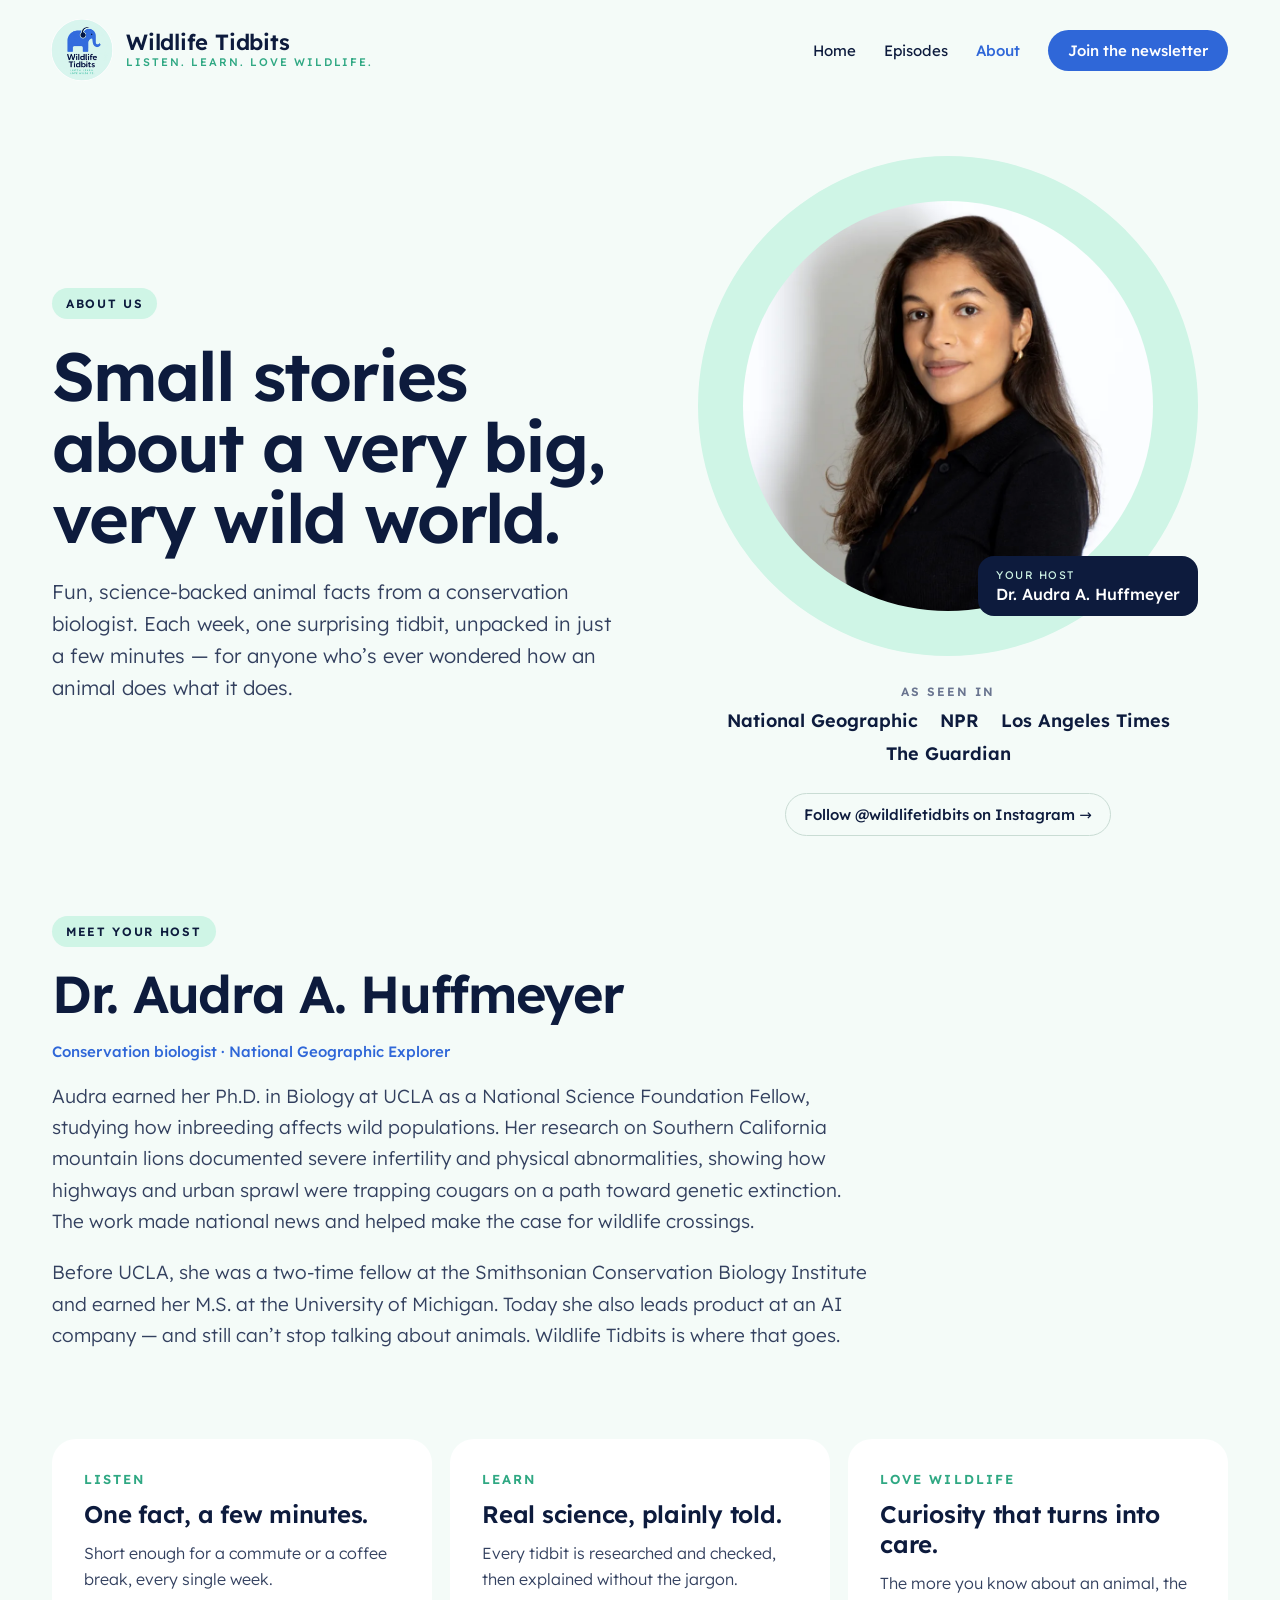
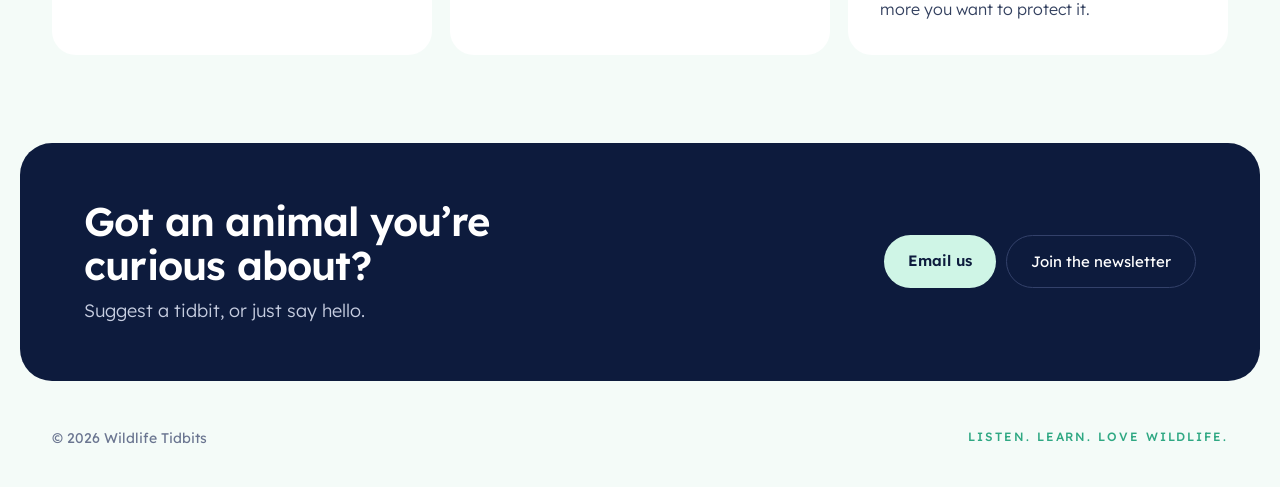
==== about.html @ f5b4693e "Wildlife Tidbits site from Claude Design handoff, podcast placeholders Co-Authored-By: Claude Opus 5" ====
<!DOCTYPE html>
<html lang="en">
<head>
  <meta charset="utf-8">
  <meta name="viewport" content="width=device-width, initial-scale=1">
  <title>About — Wildlife Tidbits</title>
  <meta name="description" content="Meet Dr. Audra A. Huffmeyer, conservation biologist and host of Wildlife Tidbits.">
  <meta property="og:title" content="About Wildlife Tidbits">
  <meta property="og:image" content="/assets/logo.png">
  <link rel="icon" type="image/png" href="/assets/favicon.png">
  <link rel="apple-touch-icon" href="/assets/apple-touch-icon.png">
  <link rel="preconnect" href="https://fonts.googleapis.com">
  <link rel="preconnect" href="https://fonts.gstatic.com" crossorigin>
  <link href="https://fonts.googleapis.com/css2?family=Lexend:wght@300;400;500;600&display=swap" rel="stylesheet">
  <link rel="stylesheet" href="/styles.css">
</head>
<body>
  <header class="container site-header">
    <a class="brand" href="/">
      <img src="/assets/logo.png" alt="Wildlife Tidbits logo" width="60" height="60">
      <span class="brand-text">
        <span class="brand-name">Wildlife Tidbits</span>
        <span class="brand-tag">Listen. Learn. Love wildlife.</span>
      </span>
    </a>
    <nav class="nav" aria-label="Main">
      <a href="/">Home</a>
      <a href="/#library">Episodes</a>
      <a href="/about" aria-current="page">About</a>
      <a class="nav-cta" href="/#listen">Join the newsletter</a>
    </nav>
  </header>

  <main>
    <section class="container hero hero--about">
      <div class="hero-copy">
        <span class="pill">About us</span>
        <h1>Small stories about a very big, very wild world.</h1>
        <p class="lede">Fun, science-backed animal facts from a conservation biologist. Each week, one surprising tidbit, unpacked in just a few minutes — for anyone who’s ever wondered how an animal does what it does.</p>
      </div>
      <div class="host-col">
        <div class="disc disc--host">
          <img src="/assets/audra-headshot.webp" alt="Dr. Audra A. Huffmeyer" width="880" height="1100">
          <div class="badge">
            <span class="badge-k">Your host</span>
            <span class="badge-v">Dr. Audra A. Huffmeyer</span>
          </div>
        </div>
        <div class="press">
          <span class="eyebrow">As seen in</span>
          <div class="press-list">
            <span>National Geographic</span><span>NPR</span><span>Los Angeles Times</span><span>The Guardian</span>
          </div>
        </div>
        <a class="outline-btn" href="https://www.instagram.com/wildlifetidbits/" target="_blank" rel="noopener">Follow @wildlifetidbits on Instagram →</a>
      </div>
    </section>

    <section class="container section">
      <div class="bio">
        <span class="pill">Meet your host</span>
        <h2>Dr. Audra A. Huffmeyer</h2>
        <span class="bio-role">Conservation biologist · National Geographic Explorer</span>
        <p>Audra earned her Ph.D. in Biology at UCLA as a National Science Foundation Fellow, studying how inbreeding affects wild populations. Her research on Southern California mountain lions documented severe infertility and physical abnormalities, showing how highways and urban sprawl were trapping cougars on a path toward genetic extinction. The work made national news and helped make the case for wildlife crossings.</p>
        <p>Before UCLA, she was a two-time fellow at the Smithsonian Conservation Biology Institute and earned her M.S. at the University of Michigan. Today she also leads product at an AI company — and still can’t stop talking about animals. Wildlife Tidbits is where that goes.</p>
      </div>
    </section>

    <section class="container section">
      <div class="values">
        <div class="value">
          <span class="eyebrow">Listen</span>
          <h3>One fact, a few minutes.</h3>
          <p>Short enough for a commute or a coffee break, every single week.</p>
        </div>
        <div class="value">
          <span class="eyebrow">Learn</span>
          <h3>Real science, plainly told.</h3>
          <p>Every tidbit is researched and checked, then explained without the jargon.</p>
        </div>
        <div class="value">
          <span class="eyebrow">Love wildlife</span>
          <h3>Curiosity that turns into care.</h3>
          <p>The more you know about an animal, the more you want to protect it.</p>
        </div>
      </div>
    </section>

    <section class="band-wrap">
      <div class="band band--split">
        <div class="band-copy">
          <h2>Got an animal you’re curious about?</h2>
          <p>Suggest a tidbit, or just say hello.</p>
        </div>
        <div class="btn-row">
          <a class="btn-mint" href="mailto:hello@wildlifetidbits.com">Email us</a>
          <a class="btn-ghost" href="/#listen">Join the newsletter</a>
        </div>
      </div>
    </section>
  </main>

  <footer class="container site-footer">
    <span>© 2026 Wildlife Tidbits</span>
    <span class="brand-tag">Listen. Learn. Love wildlife.</span>
  </footer>
</body>
</html>
---- styles.css ----
:root {
  --ink: #0d1b3d;
  --blue: #2f67d8;
  --mint: #cff5e6;
  --teal: #2fa883;
  --teal-on-navy: #7fe0bd;
  --bg: #f4fbf8;
  --row: #eaf6f1;
  --track: #e3f2ec;
  --card: #ffffff;
  --body: #33405f;
  --muted: #6a7590;
  --muted-on-navy: #c6cde0;
  --border: #c9dcd4;
  --border-on-navy: #33416a;
}

* { box-sizing: border-box; }
html { scroll-behavior: smooth; }
body {
  margin: 0;
  background: var(--bg);
  color: var(--ink);
  font-family: 'Lexend', system-ui, sans-serif;
  -webkit-font-smoothing: antialiased;
}
a { color: var(--blue); transition: color .2s, background .2s, border-color .2s; }
a:hover { color: var(--ink); }
button, input { font-family: inherit; }
:focus-visible { outline: 2px solid var(--blue); outline-offset: 3px; }
img { display: block; }

.container { max-width: 1240px; margin: 0 auto; padding-left: 32px; padding-right: 32px; }

/* ── Pills & eyebrows ─────────────────────────── */
.pill {
  align-self: flex-start;
  font-size: 12px; font-weight: 600; letter-spacing: .14em; text-transform: uppercase;
  color: var(--ink); background: var(--mint); padding: 8px 14px; border-radius: 999px;
}
.eyebrow { font-size: 12px; font-weight: 600; letter-spacing: .16em; text-transform: uppercase; color: var(--teal); }

/* ── Header ───────────────────────────────────── */
.site-header {
  padding-top: 20px; padding-bottom: 20px;
  display: flex; justify-content: space-between; align-items: center; gap: 16px; flex-wrap: wrap;
}
.brand { display: flex; align-items: center; gap: 14px; text-decoration: none; color: var(--ink); }
.brand:hover { color: var(--ink); }
.brand img { width: 60px; height: 60px; border-radius: 50%; object-fit: cover; transform: scale(1.04); }
.brand-text { display: flex; flex-direction: column; gap: 2px; }
.brand-name { font-size: 22px; font-weight: 600; letter-spacing: -.01em; line-height: 1; }
.brand-tag { font-size: 11px; font-weight: 500; letter-spacing: .18em; text-transform: uppercase; color: var(--teal); }
.nav { display: flex; gap: 28px; align-items: center; flex-wrap: wrap; font-size: 15px; }
.nav a { color: var(--ink); text-decoration: none; }
.nav a:hover { color: var(--blue); }
.nav a[aria-current="page"] { color: var(--blue); font-weight: 500; }
.nav .nav-cta { background: var(--blue); color: #fff; padding: 11px 20px; border-radius: 999px; font-weight: 500; }
.nav .nav-cta:hover { background: var(--ink); color: #fff; }

/* ── Hero ─────────────────────────────────────── */
.hero {
  display: grid; grid-template-columns: repeat(auto-fit, minmax(min(100%, 440px), 1fr));
  gap: 56px; align-items: center; padding-top: 40px; padding-bottom: 72px;
}
.hero--about { padding-top: 56px; padding-bottom: 80px; }
.hero-copy { display: flex; flex-direction: column; gap: 22px; }
.hero h1 {
  margin: 0; font-size: clamp(40px, 5.6vw, 68px); line-height: 1.04; font-weight: 600;
  letter-spacing: -.03em; text-wrap: balance;
}
.lede { margin: 0; font-size: 20px; line-height: 1.6; font-weight: 300; color: var(--body); max-width: 50ch; text-wrap: pretty; }

/* Player card */
.player {
  display: flex; align-items: center; gap: 16px; padding: 14px 22px 14px 14px;
  background: var(--card); border-radius: 28px; max-width: 540px;
  box-shadow: 0 1px 0 rgba(13,27,61,.06), 0 8px 24px rgba(13,27,61,.06);
}
.play-btn {
  flex: none; width: 56px; height: 56px; border-radius: 50%; border: none;
  background: var(--blue); color: #fff; font-size: 18px; cursor: pointer;
  display: flex; align-items: center; justify-content: center; transition: background .2s;
}
.play-btn:hover:not(:disabled) { background: var(--ink); }
.play-btn:disabled { background: var(--track); color: var(--muted); cursor: not-allowed; }
.player-body { flex: 1; min-width: 0; display: flex; flex-direction: column; gap: 6px; }
.player-label { font-size: 11px; font-weight: 600; letter-spacing: .14em; text-transform: uppercase; color: var(--teal); }
.player-row { display: flex; justify-content: space-between; gap: 12px; font-size: 14px; }
.player-title { font-weight: 500; white-space: nowrap; overflow: hidden; text-overflow: ellipsis; }
.player-time { color: var(--muted); flex: none; }
.progress { height: 6px; background: var(--track); border-radius: 999px; overflow: hidden; }
.progress-fill { height: 100%; width: 0; background: var(--teal); border-radius: 999px; transition: width .2s linear; }

/* Listen-on pills */
.listen-row { display: flex; gap: 10px; flex-wrap: wrap; align-items: center; }
.listen-label { font-size: 14px; color: var(--muted); }
.platform {
  font-size: 14px; font-weight: 500; color: var(--ink); text-decoration: none;
  border: 1.5px solid var(--border); padding: 9px 16px; border-radius: 999px;
}
.platform:hover { border-color: var(--blue); color: var(--blue); }
.platform.is-soon { color: var(--muted); border-style: dashed; cursor: default; }
.platform.is-soon:hover { border-color: var(--border); color: var(--muted); }
.platform .soon-tag { font-size: 11px; font-weight: 600; letter-spacing: .08em; text-transform: uppercase; color: var(--teal); margin-left: 6px; }

.text-link { align-self: flex-start; font-size: 15px; font-weight: 500; color: var(--blue); text-decoration: none; padding: 6px 0; }

/* Hero visual */
.disc { position: relative; aspect-ratio: 1 / 1; max-width: 540px; width: 100%; justify-self: center; }
.disc::before { content: ""; position: absolute; inset: 0; border-radius: 50%; background: var(--mint); }
.disc-inner {
  position: absolute; inset: 9%; border-radius: 50%; overflow: hidden;
  background: repeating-linear-gradient(135deg, #bfe9d9 0 10px, var(--mint) 10px 20px);
  display: flex; align-items: center; justify-content: center;
}
.disc-inner img { width: 100%; height: 100%; object-fit: cover; }
.disc-placeholder { font-size: 13px; font-weight: 500; color: var(--body); background: var(--bg); padding: 8px 14px; border-radius: 999px; }
.badge {
  position: absolute; right: 2%; bottom: 8%; background: var(--ink); color: #fff;
  padding: 12px 16px; border-radius: 16px; display: flex; flex-direction: column; gap: 2px;
}
.badge-k { font-size: 11px; letter-spacing: .14em; text-transform: uppercase; color: var(--mint); }
.badge-v { font-size: 15px; font-weight: 500; }

/* ── Library ──────────────────────────────────── */
.library { padding-bottom: 96px; scroll-margin-top: 20px; }
.library-head { display: flex; justify-content: space-between; align-items: flex-end; gap: 20px; flex-wrap: wrap; margin-bottom: 24px; }
.library-head h2 { margin: 0; font-size: 36px; font-weight: 600; letter-spacing: -.02em; }
.library-count { font-size: 16px; font-weight: 300; color: var(--muted); margin-top: 6px; display: block; }
.filters { display: flex; gap: 8px; flex-wrap: wrap; }
.filter {
  font-size: 14px; font-weight: 500; padding: 9px 16px; border-radius: 999px;
  border: 1.5px solid var(--border); background: transparent; color: var(--ink); cursor: pointer;
}
.filter:hover { border-color: var(--ink); }
.filter[aria-pressed="true"] { background: var(--ink); border-color: var(--ink); color: #fff; }
.episodes { display: flex; flex-direction: column; gap: 10px; }
.ep {
  display: flex; align-items: center; gap: 20px; flex-wrap: wrap;
  padding: 18px 24px 18px 18px; border-radius: 24px; background: var(--row); transition: background .2s;
}
.ep:hover, .ep.is-current { background: #fff; }
.ep-play {
  flex: none; width: 48px; height: 48px; border-radius: 50%; border: 1.5px solid var(--blue);
  background: transparent; color: var(--blue); font-size: 15px; cursor: pointer;
  display: flex; align-items: center; justify-content: center;
}
.ep.is-current .ep-play { background: var(--blue); color: #fff; }
.ep-main { flex: 1 1 320px; min-width: 0; display: flex; flex-direction: column; gap: 5px; }
.ep-meta { font-size: 12px; font-weight: 600; letter-spacing: .12em; text-transform: uppercase; color: var(--teal); }
.ep-title { font-size: 20px; font-weight: 600; letter-spacing: -.01em; line-height: 1.25; text-wrap: balance; }
.ep-tidbit { font-size: 15px; font-weight: 300; color: var(--body); line-height: 1.5; text-wrap: pretty; }
.ep-side { flex: none; display: flex; align-items: center; gap: 14px; }
.chip { font-size: 13px; font-weight: 500; background: var(--mint); color: var(--ink); padding: 6px 12px; border-radius: 999px; }
.ep-dur { font-size: 14px; color: var(--muted); min-width: 44px; text-align: right; }

/* Placeholder rows */
.ep--placeholder { background: transparent; border: 1.5px dashed var(--border); }
.ep--placeholder:hover { background: transparent; }
.ep--placeholder .ep-play { border-color: var(--border); color: var(--border); cursor: default; }
.ep--placeholder .ep-title { color: var(--muted); }
.skeleton { display: block; height: 10px; border-radius: 999px; background: var(--track); }

/* ── Navy bands ───────────────────────────────── */
.band-wrap { padding: 0 20px 20px; scroll-margin-top: 20px; }
.band {
  max-width: 1240px; margin: 0 auto; background: var(--ink); color: #fff; border-radius: 32px;
  padding: 56px clamp(24px, 5vw, 64px);
}
.band--grid { display: grid; grid-template-columns: repeat(auto-fit, minmax(min(100%, 380px), 1fr)); gap: 40px; align-items: center; }
.band--split { display: flex; justify-content: space-between; align-items: center; gap: 32px; flex-wrap: wrap; }
.band h2 { margin: 0; font-size: clamp(30px, 4vw, 44px); font-weight: 600; line-height: 1.1; letter-spacing: -.02em; text-wrap: balance; }
.band--split h2 { font-size: clamp(28px, 3.6vw, 40px); }
.band p { margin: 0; font-size: 18px; font-weight: 300; line-height: 1.6; color: var(--muted-on-navy); }
.band .eyebrow { color: var(--teal-on-navy); }
.band-copy { display: flex; flex-direction: column; gap: 14px; }
.band--split .band-copy { gap: 10px; max-width: 560px; }
.signup { display: flex; flex-direction: column; gap: 16px; }
.signup form { display: flex; gap: 8px; flex-wrap: wrap; }
.signup input {
  flex: 1 1 220px; min-width: 0; font-size: 15px; padding: 16px 20px; border-radius: 999px;
  border: none; background: #fff; color: var(--ink);
}
.btn-mint {
  font-size: 15px; font-weight: 600; background: var(--mint); color: var(--ink); border: none;
  padding: 16px 24px; border-radius: 999px; cursor: pointer; text-decoration: none; transition: background .2s;
}
.btn-mint:hover { background: #fff; color: var(--ink); }
.btn-ghost {
  font-size: 15px; color: #fff; text-decoration: none; border: 1px solid var(--border-on-navy);
  padding: 16px 24px; border-radius: 999px;
}
.btn-ghost:hover { border-color: var(--mint); color: var(--mint); }
.signup-note { font-size: 14px; color: var(--teal-on-navy); min-height: 1em; margin: 0; }
.band .listen-label { color: var(--muted-on-navy); }
.band .platform { color: #fff; border: 1px solid var(--border-on-navy); padding: 10px 16px; font-weight: 400; }
.band .platform:hover { border-color: var(--mint); color: var(--mint); }
.band .platform.is-soon { color: var(--muted-on-navy); border-style: dashed; }
.band .platform.is-soon:hover { border-color: var(--border-on-navy); color: var(--muted-on-navy); }
.band .platform .soon-tag { color: var(--teal-on-navy); }
.btn-row { display: flex; gap: 10px; flex-wrap: wrap; }

/* ── About ────────────────────────────────────── */
.host-col { display: flex; flex-direction: column; align-items: center; gap: 28px; width: 100%; }
.disc--host { max-width: 500px; }
.disc--host img {
  position: absolute; inset: 9%; width: 82%; height: 82%; border-radius: 50%;
  object-fit: cover; object-position: 50% 20%;
}
.disc--host .badge { right: 0; padding: 12px 18px; }
.disc--host .badge-v { font-size: 16px; }
.press { display: flex; flex-direction: column; gap: 10px; align-items: center; text-align: center; }
.press .eyebrow { color: var(--muted); }
.press-list { display: flex; gap: 10px 22px; flex-wrap: wrap; justify-content: center; font-size: 18px; font-weight: 600; }
.outline-btn {
  align-self: center; font-size: 15px; font-weight: 500; color: var(--ink); text-decoration: none;
  border: 1.5px solid var(--border); padding: 11px 18px; border-radius: 999px;
}
.outline-btn:hover { border-color: var(--blue); color: var(--blue); }

.section { padding-bottom: 88px; }
.bio { max-width: 820px; display: flex; flex-direction: column; gap: 20px; }
.bio h2 { margin: 0; font-size: clamp(34px, 4.4vw, 52px); font-weight: 600; line-height: 1.05; letter-spacing: -.025em; }
.bio-role { font-size: 15px; font-weight: 500; color: var(--blue); }
.bio p { margin: 0; font-size: 19px; font-weight: 300; line-height: 1.65; color: var(--body); text-wrap: pretty; }

.values { display: grid; grid-template-columns: repeat(auto-fit, minmax(min(100%, 300px), 1fr)); gap: 18px; }
.value { background: var(--card); border-radius: 24px; padding: 32px; display: flex; flex-direction: column; gap: 12px; }
.value .eyebrow { font-size: 13px; }
.value h3 { margin: 0; font-size: 24px; font-weight: 600; letter-spacing: -.01em; }
.value p { margin: 0; font-size: 16px; font-weight: 300; line-height: 1.6; color: var(--body); }

/* ── Footer ───────────────────────────────────── */
.site-footer {
  padding-top: 28px; padding-bottom: 40px; display: flex; justify-content: space-between;
  gap: 16px; flex-wrap: wrap; font-size: 14px; color: var(--muted);
}
.site-footer .brand-tag { font-size: 12px; letter-spacing: .16em; }

@media (max-width: 480px) {
  .container { padding-left: 20px; padding-right: 20px; }
  .nav { gap: 18px; }
}
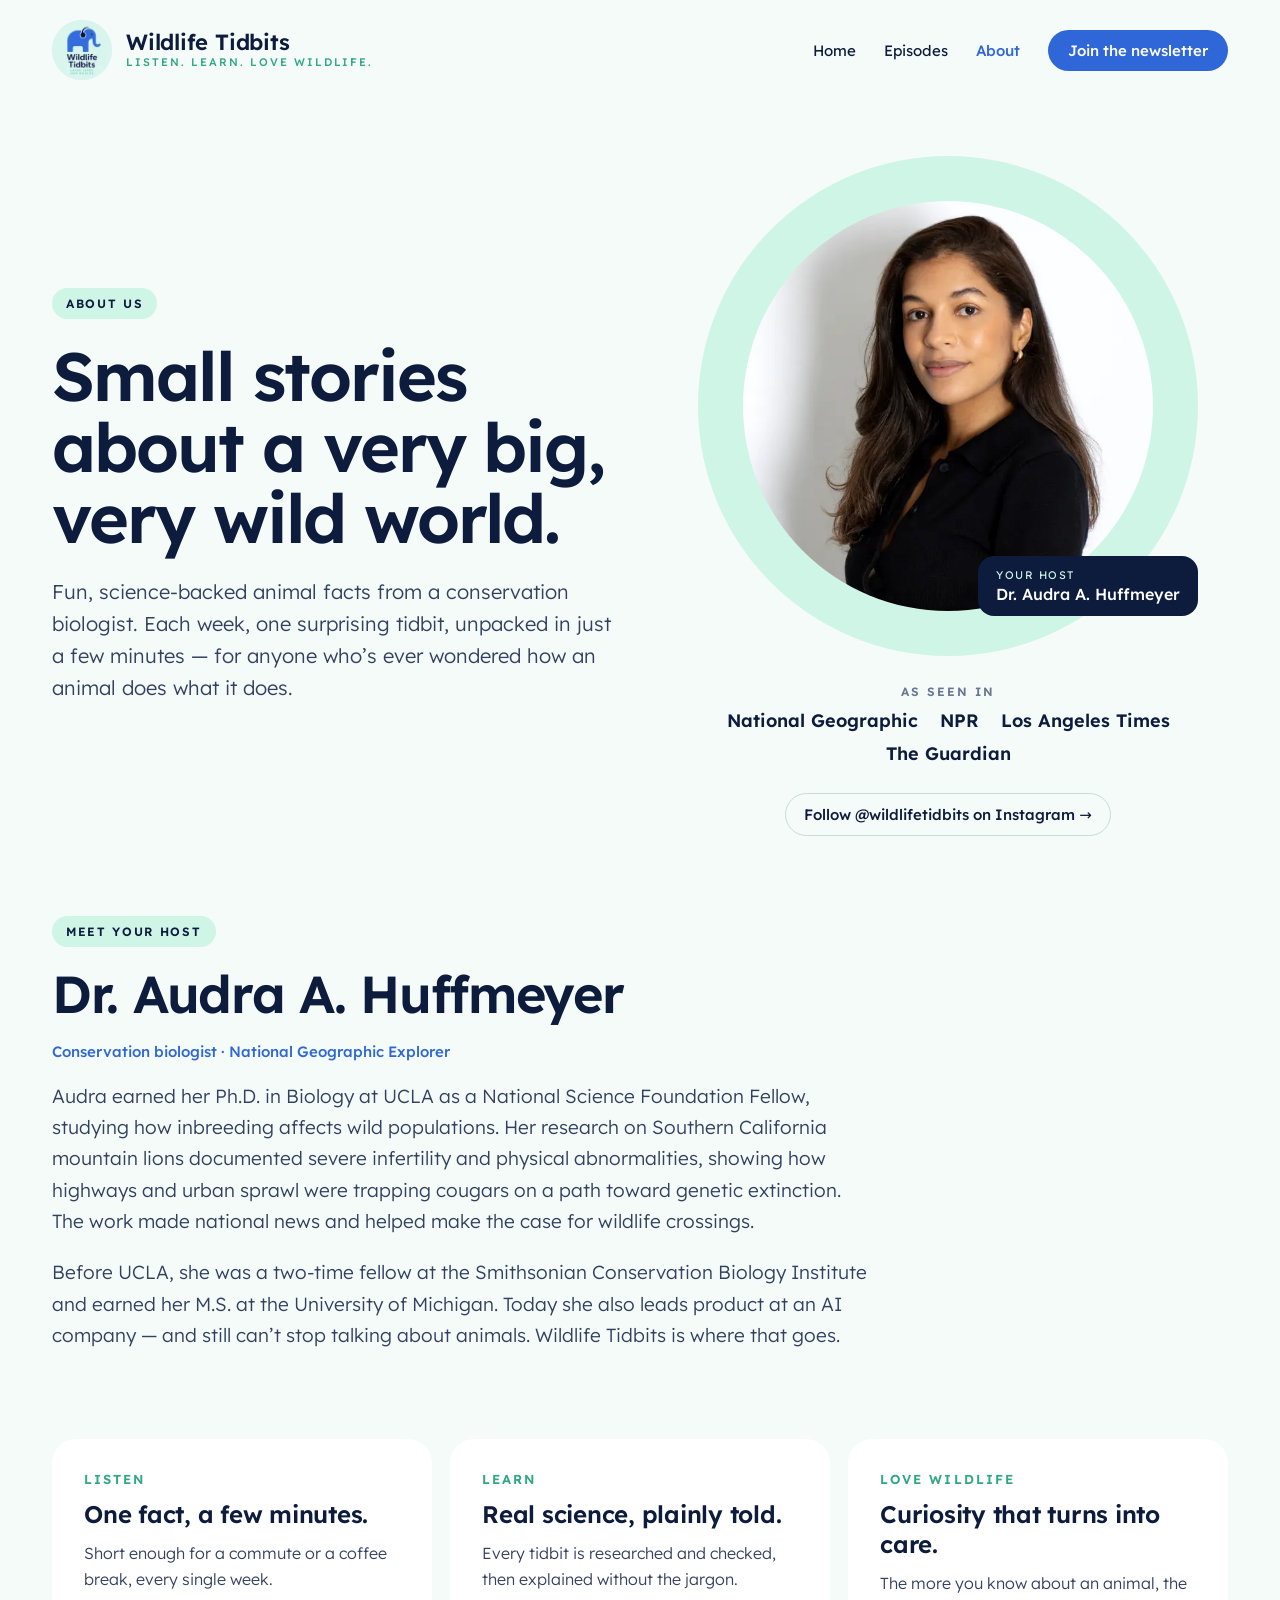
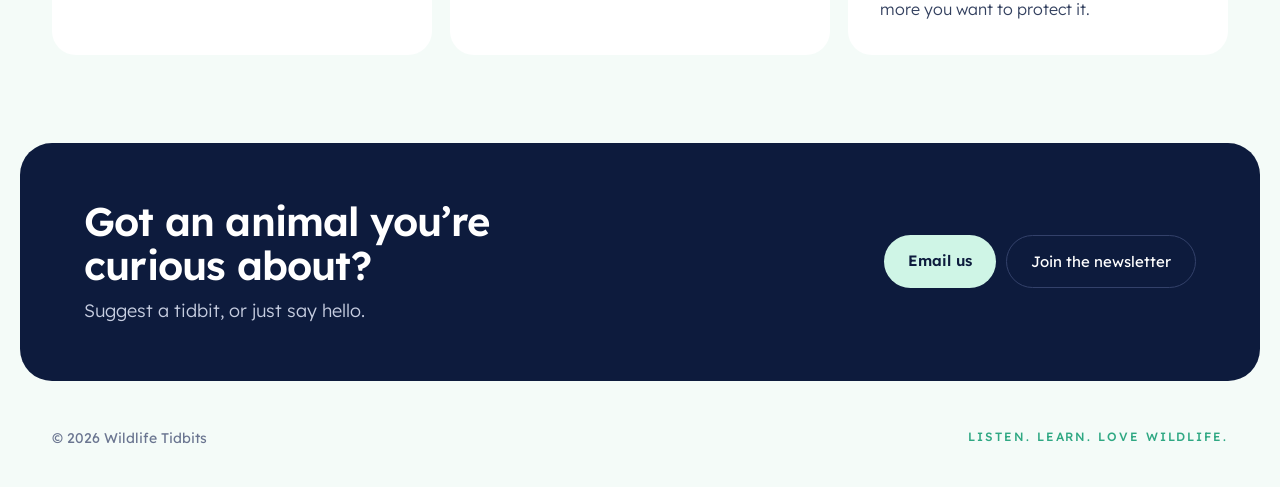
==== commit 915a8420: "Smaller images for faster loads Co-Authored-By: Claude Opus 5.5 <noreply@anthropic.com> Claude-Sessi" ====
--- a/about.html
+++ b/about.html
@@ -6,7 +6,7 @@
   <title>About — Wildlife Tidbits</title>
   <meta name="description" content="Meet Dr. Audra A. Huffmeyer, conservation biologist and host of Wildlife Tidbits.">
   <meta property="og:title" content="About Wildlife Tidbits">
-  <meta property="og:image" content="/assets/logo.png">
+  <meta property="og:image" content="/assets/apple-touch-icon.png">
   <link rel="icon" type="image/png" href="/assets/favicon.png">
   <link rel="apple-touch-icon" href="/assets/apple-touch-icon.png">
   <link rel="preconnect" href="https://fonts.googleapis.com">
@@ -17,7 +17,7 @@
 <body>
   <header class="container site-header">
     <a class="brand" href="/">
-      <img src="/assets/logo.png" alt="Wildlife Tidbits logo" width="60" height="60">
+      <img src="/assets/logo.webp" alt="Wildlife Tidbits logo" width="60" height="60">
       <span class="brand-text">
         <span class="brand-name">Wildlife Tidbits</span>
         <span class="brand-tag">Listen. Learn. Love wildlife.</span>
@@ -40,7 +40,7 @@
       </div>
       <div class="host-col">
         <div class="disc disc--host">
-          <img src="/assets/audra-headshot.webp" alt="Dr. Audra A. Huffmeyer" width="880" height="1100">
+          <img src="/assets/audra-headshot.webp" alt="Dr. Audra A. Huffmeyer" width="640" height="800">
           <div class="badge">
             <span class="badge-k">Your host</span>
             <span class="badge-v">Dr. Audra A. Huffmeyer</span>
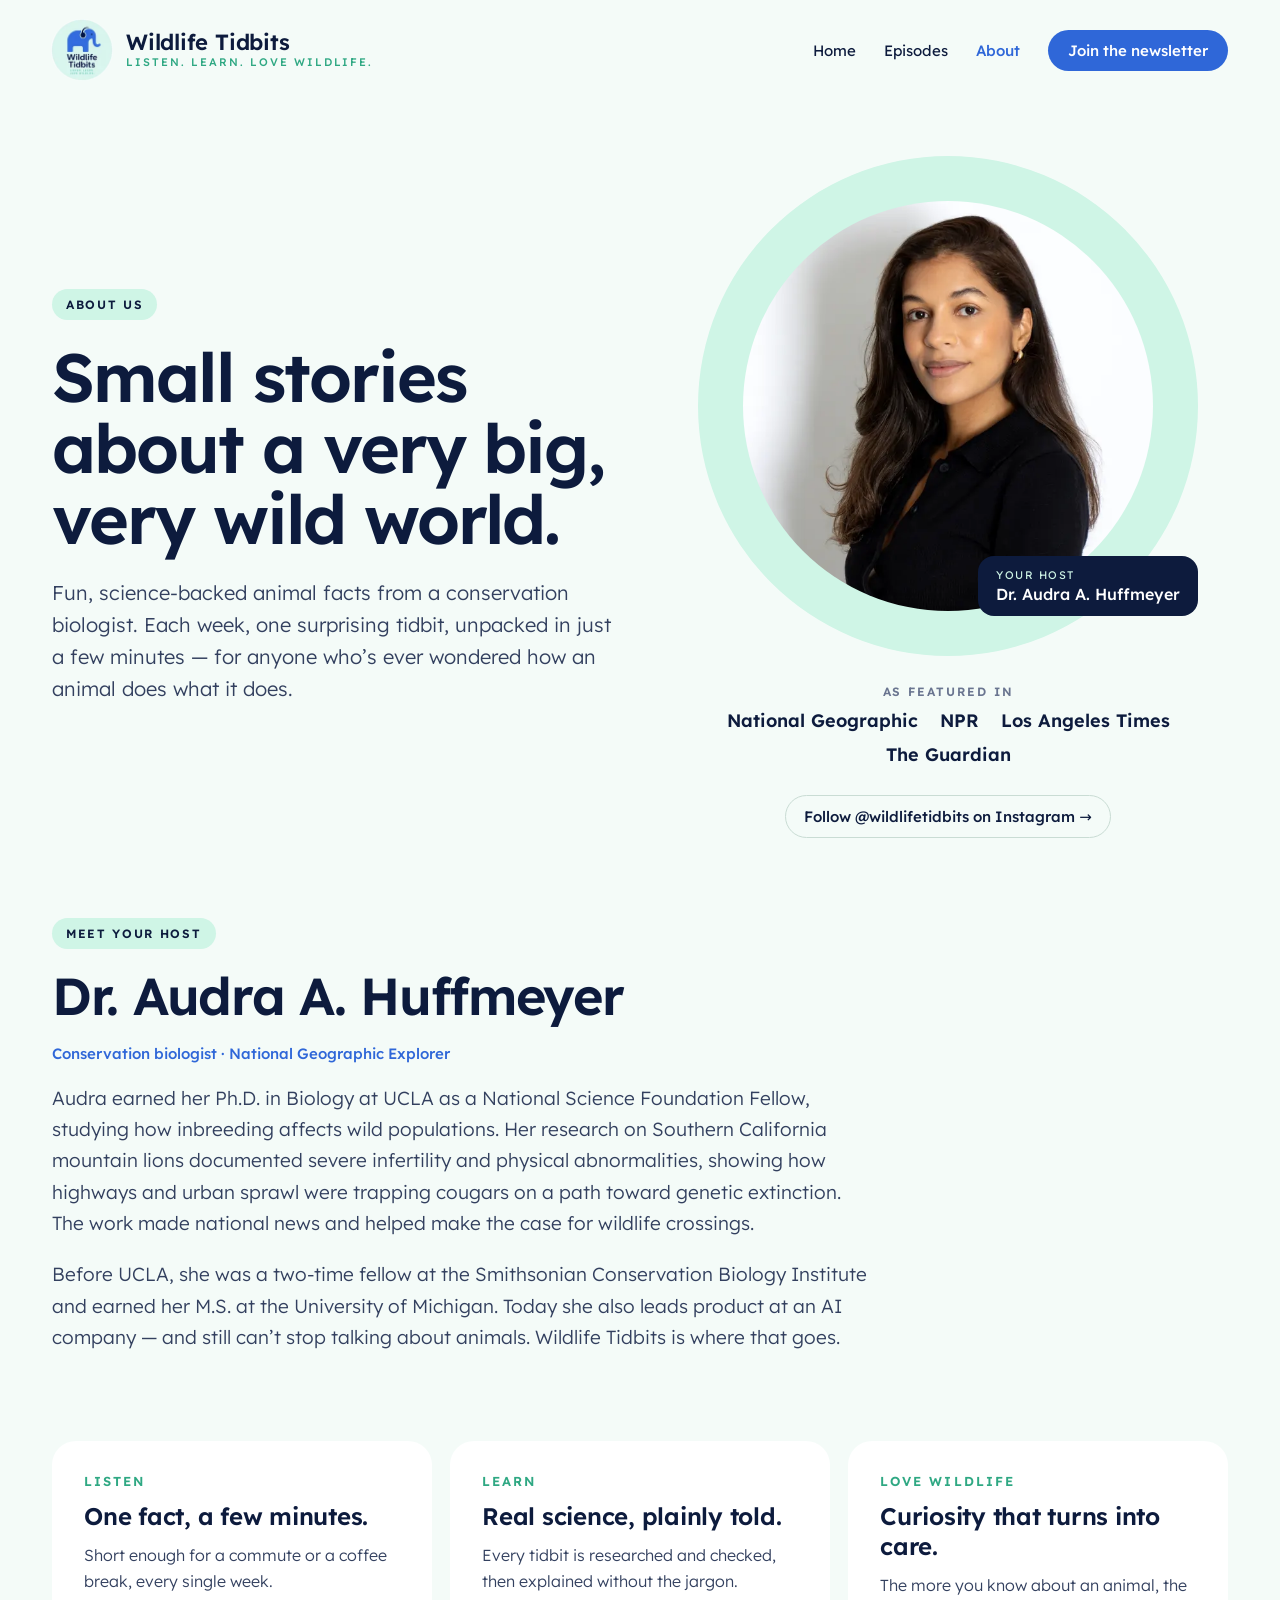
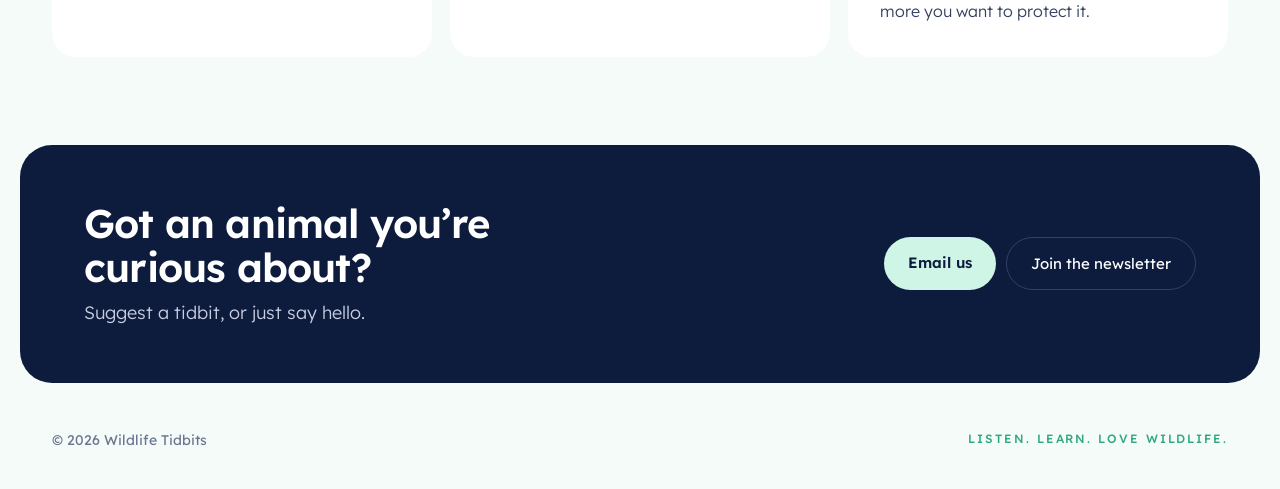
==== commit 910611f1: "Link press mentions on About page; relabel as 'As featured in' Co-Authored-By: Claude Opus 5.5 <nore" ====
--- a/about.html
+++ b/about.html
@@ -47,9 +47,12 @@
           </div>
         </div>
         <div class="press">
-          <span class="eyebrow">As seen in</span>
+          <span class="eyebrow">As featured in</span>
           <div class="press-list">
-            <span>National Geographic</span><span>NPR</span><span>Los Angeles Times</span><span>The Guardian</span>
+            <a href="https://www.nationalgeographic.com/animals/article/los-angeles-mountain-lions-becoming-inbred" target="_blank" rel="noopener">National Geographic</a>
+            <a href="https://www.npr.org/2022/01/31/1076895942/for-the-first-time-the-u-s-allocates-big-money-for-animal-road-crossings" target="_blank" rel="noopener">NPR</a>
+            <a href="https://www.latimes.com/espanol/eeuu/articulo/2022-07-05/los-angeles-mumbai-aprenden-a-convivir-con-pumas-leopardos" target="_blank" rel="noopener">Los Angeles Times</a>
+            <a href="https://www.theguardian.com/environment/2022/jun/30/los-angeles-mumbai-mountain-lion-leopard" target="_blank" rel="noopener">The Guardian</a>
           </div>
         </div>
         <a class="outline-btn" href="https://www.instagram.com/wildlifetidbits/" target="_blank" rel="noopener">Follow @wildlifetidbits on Instagram →</a>
--- a/styles.css
+++ b/styles.css
@@ -115,6 +115,8 @@
   display: flex; align-items: center; justify-content: center;
 }
 .disc-inner img { width: 100%; height: 100%; object-fit: cover; }
+.disc-inner--logo { background: #fff; }
+.disc-inner--logo img { transform: scale(1.06); }
 .disc-placeholder { font-size: 13px; font-weight: 500; color: var(--body); background: var(--bg); padding: 8px 14px; border-radius: 999px; }
 .badge {
   position: absolute; right: 2%; bottom: 8%; background: var(--ink); color: #fff;
@@ -213,6 +215,8 @@
 .press { display: flex; flex-direction: column; gap: 10px; align-items: center; text-align: center; }
 .press .eyebrow { color: var(--muted); }
 .press-list { display: flex; gap: 10px 22px; flex-wrap: wrap; justify-content: center; font-size: 18px; font-weight: 600; }
+.press-list a { color: var(--ink); text-decoration: none; border-bottom: 1.5px solid transparent; transition: color .2s, border-color .2s; }
+.press-list a:hover, .press-list a:focus-visible { color: var(--blue); border-bottom-color: var(--blue); }
 .outline-btn {
   align-self: center; font-size: 15px; font-weight: 500; color: var(--ink); text-decoration: none;
   border: 1.5px solid var(--border); padding: 11px 18px; border-radius: 999px;
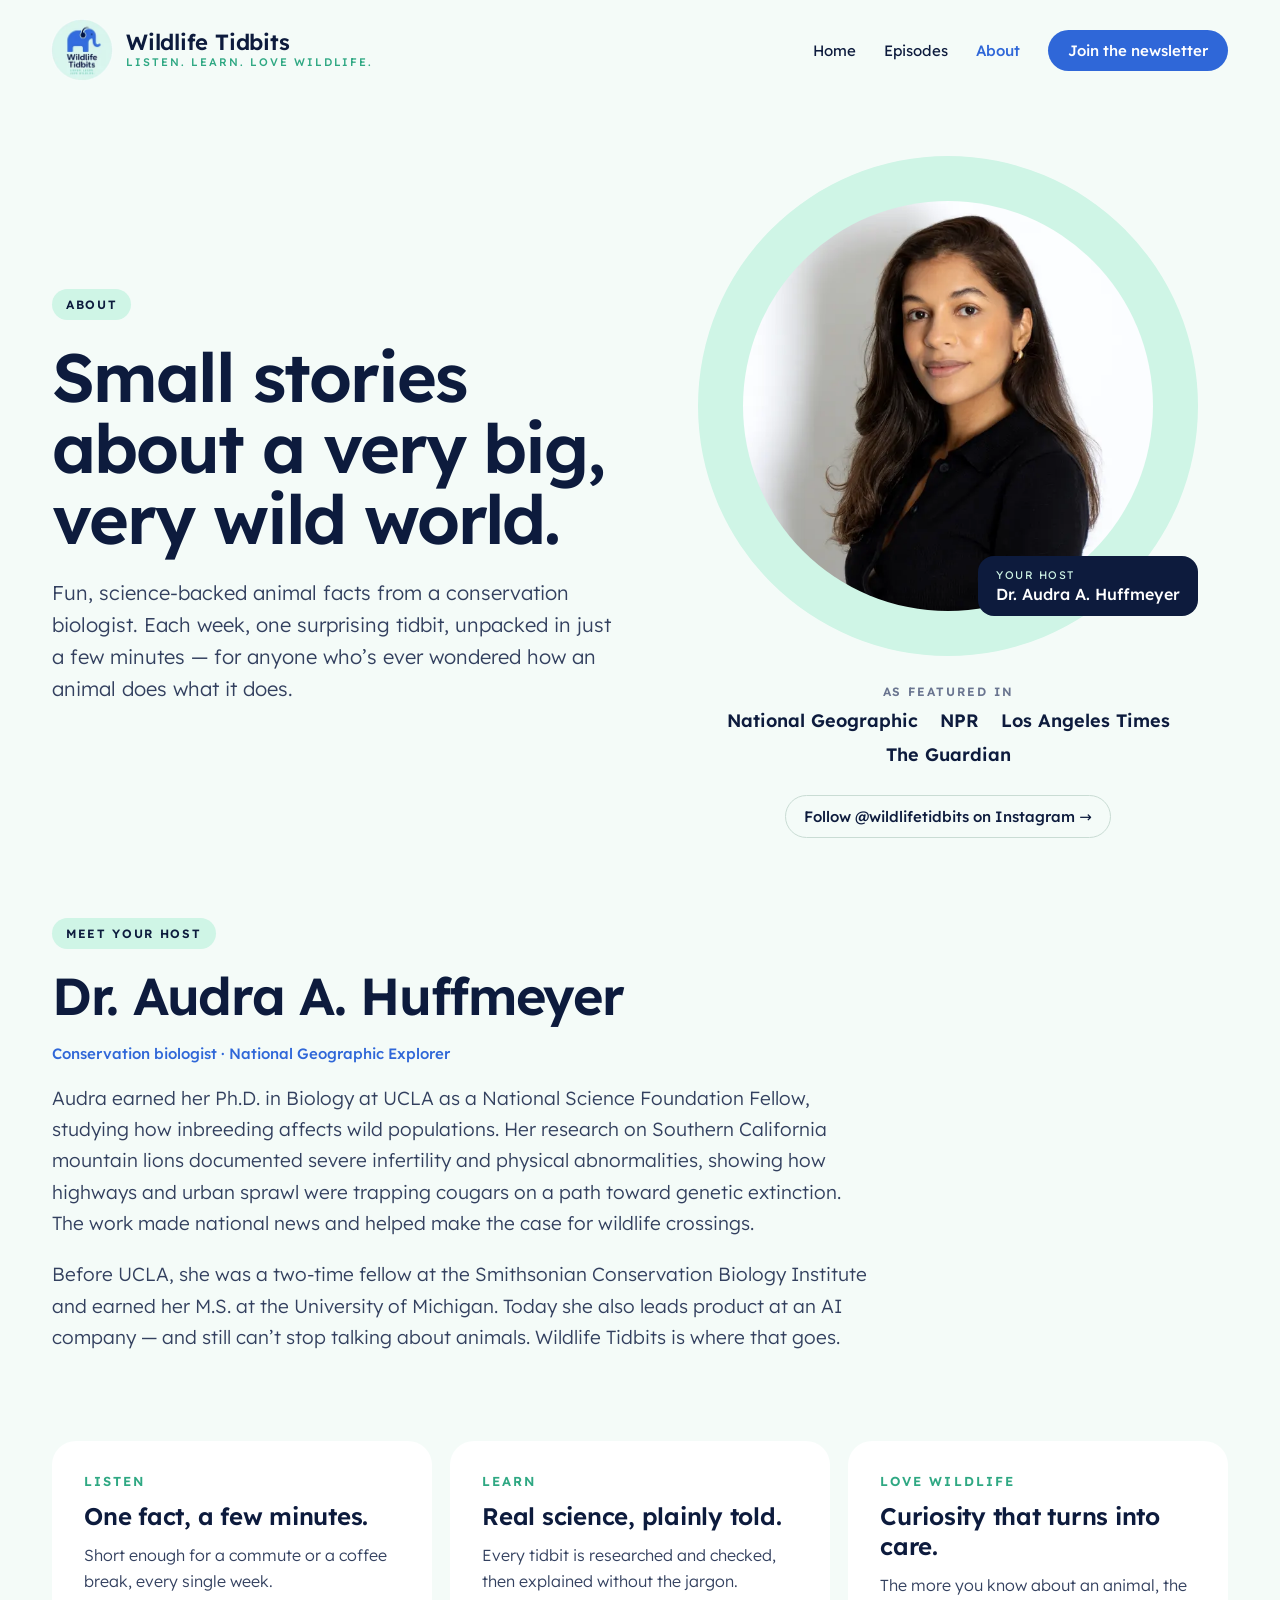
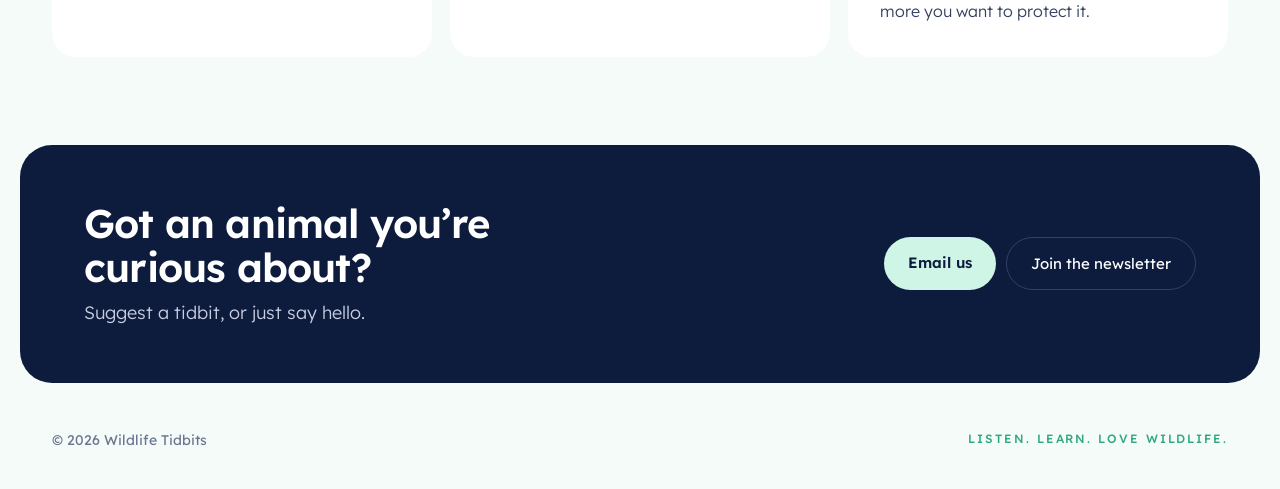
==== commit 23db640c: "Change 'About us' label to 'About' Co-Authored-By: Claude Opus 5.5 <noreply@anthropic.com> Claude-Se" ====
--- a/about.html
+++ b/about.html
@@ -34,7 +34,7 @@
   <main>
     <section class="container hero hero--about">
       <div class="hero-copy">
-        <span class="pill">About us</span>
+        <span class="pill">About</span>
         <h1>Small stories about a very big, very wild world.</h1>
         <p class="lede">Fun, science-backed animal facts from a conservation biologist. Each week, one surprising tidbit, unpacked in just a few minutes — for anyone who’s ever wondered how an animal does what it does.</p>
       </div>
